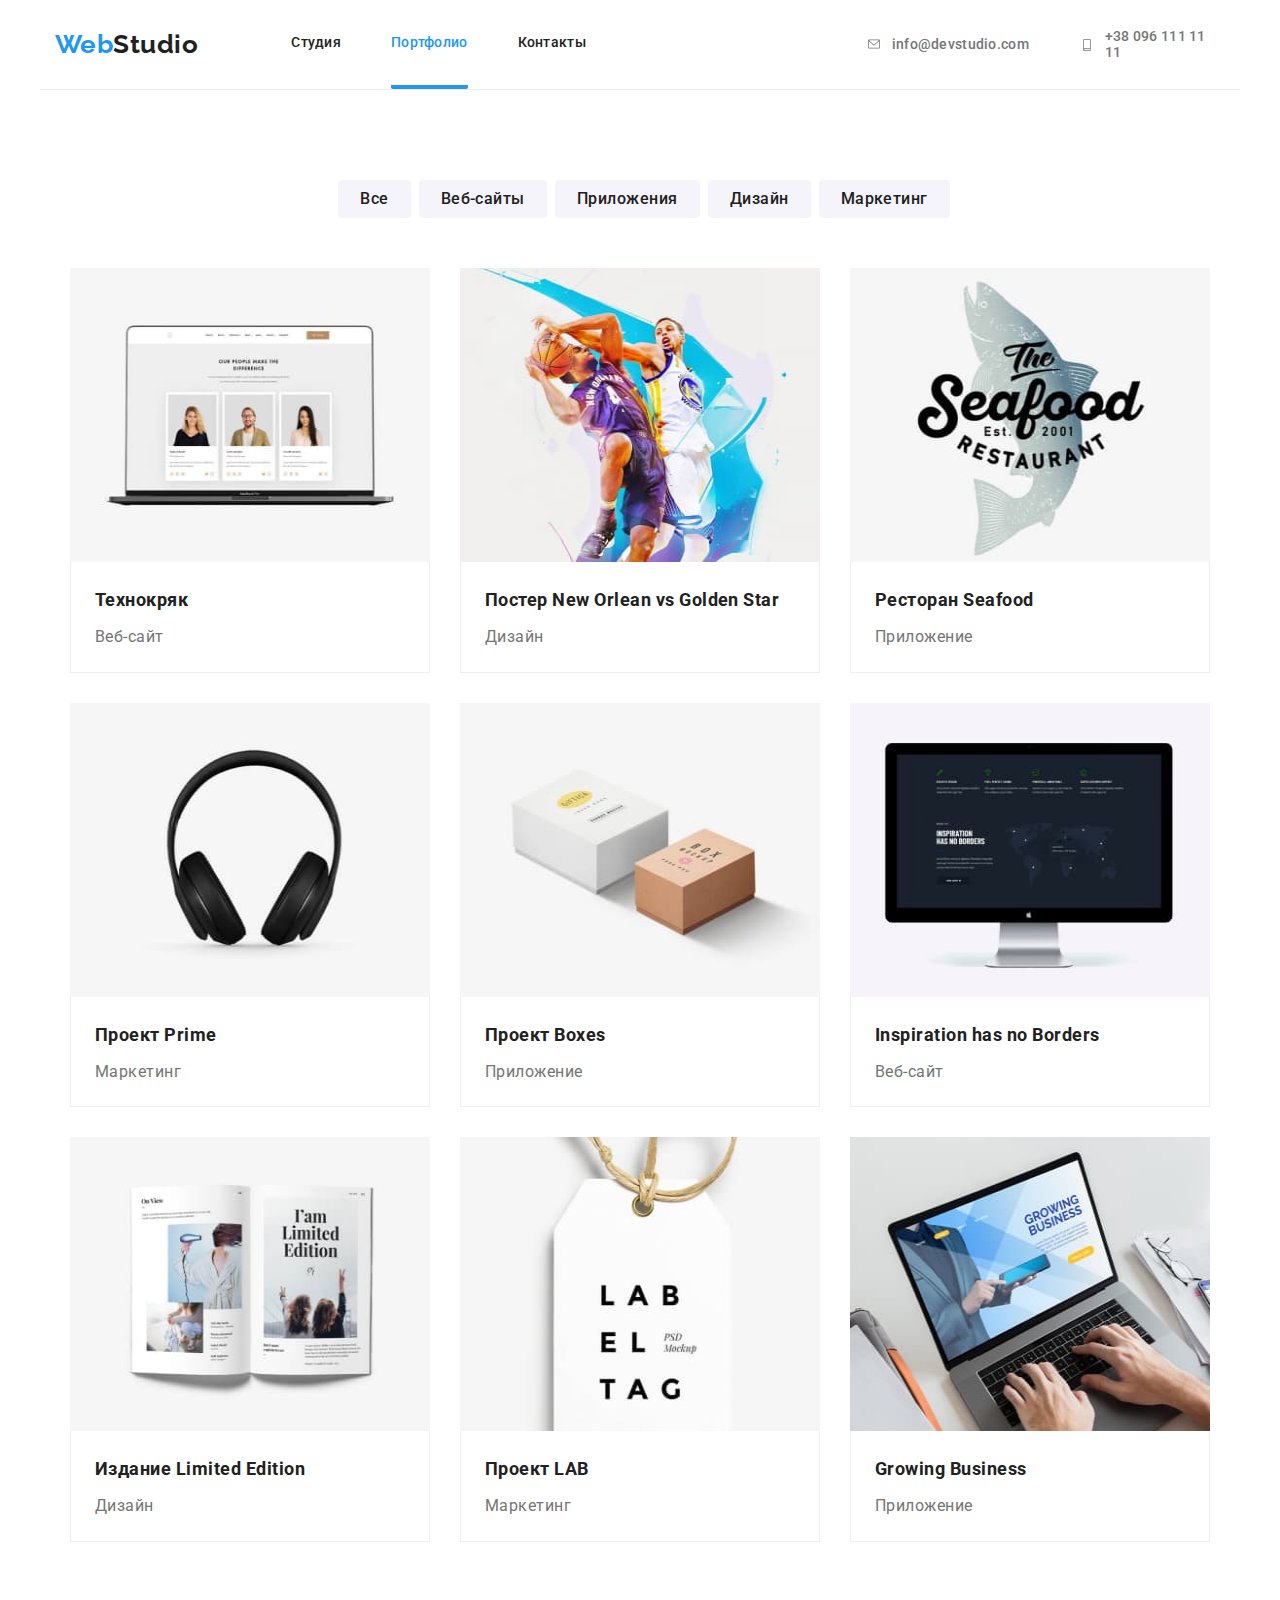
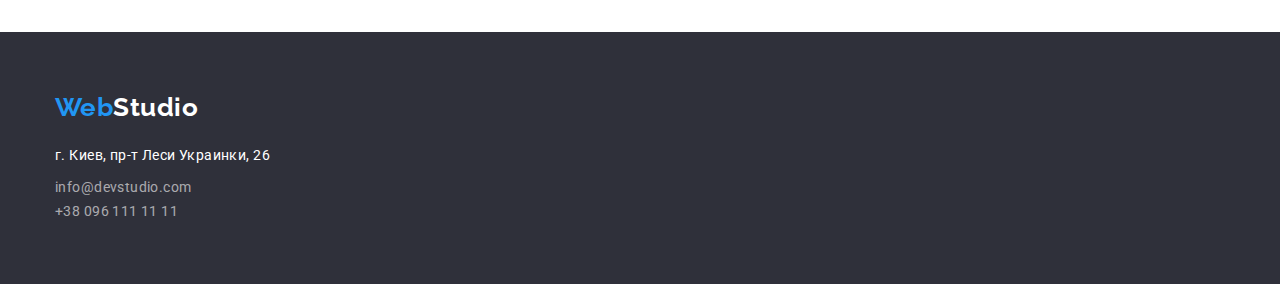
==== portfolio.html @ bdafb4ab "1" ====
<!DOCTYPE html>
<html lang="ru">
<head>
    <meta charset="UTF-8">
    <meta http-equiv="X-UA-Compatible" content="IE=edge">
    <meta name="viewport" content="width=device-width, initial-scale=1.0">
    <title>Document</title>
    <link href="https://fonts.googleapis.com/css2?family=Raleway:wght@700&family=Roboto:wght@400;500;700;900&display=swap"
        rel="stylesheet">
        <link rel="stylesheet" href="https://cdnjs.cloudflare.com/ajax/libs/modern-normalize/1.1.0/modern-normalize.min.css">
    <link rel="stylesheet" href="./css/styles.css">
</head>
<body>
    <!--верхня строка-->
   
     <header class="header">
        <div class=" container head">
        <nav class="main-nav">
            <a href="/" class="logo-h"><span class="web">Web</span>Studio</a>
            <ul class="site-nav">
                <li class="site-nav-item"><a href="./index.html" class="nav-link">Студия</a></li>
                <li class="site-nav-item"><a href="./portfolio.html" class="nav-link active-link">Портфолио</a></li>
                <li class="site-nav-item"><a href="" class="nav-link">Контакты</a></li>
            </ul>
        </nav>
    <ul class="contacts">
        <li class="site-nav-item">
            <a href="mailto:info@devstudio.com" class="contscts-link  nav-icon-link">
                <svg class="nav-icon" width="16" height="12">
                    <use href="./images/icons.svg#icon-mail"></use>
                </svg>
                info@devstudio.com
            </a>
        </li>
        <li>
            <a href="tel:+380961111111" class="contscts-link  nav-icon-link">
                <svg class="nav-icon" width="16" height="12">
                    <use href="./images/icons.svg#icon-phone"></use>
                </svg>
                +38 096 111 11 11
            </a>
        </li>
    </ul>
        </div>
     </header>
    
    <main>
        <!--кнопки(портфоліо)-->
        <section class="section">
        <div class="container">
        <h1 class="visually-hidden">Проекты</h1>
        <ul class="buttons">
            <li class="button-item"> <button type="button" class="button">Все</button> </li>
            <li class="button-item"> <button type="button" class="button">Веб-сайты</button> </li>
            <li class="button-item"> <button type="button" class="button">Приложения</button> </li>
            <li class="button-item"> <button type="button" class="button">Дизайн</button> </li>
            <li class="button-item"> <button type="button" class="button">Маркетинг</button> </li>
        </ul>
        <!--пректи(портфоліо)-->
        <ul class="projects">
            <li class="project">
                <div class="box-flow">
                 <img class ="img" src="images/img01.jpg" alt="фото проекта" width="370" height="294">
                 <p class="overlay"> Ресурс предлагает комплексные предложения с разным уровнем функционала и сервисов. Все это позволит посетителю получить
                 исчерпывающие сведения о компании или частном лице.</p>
                </div>
                <div class="project-box">
                 <h2 class="project-name">Технокряк</h2>
                 <p class="project-type">Веб-сайт</p>
                </div>
            </li>
            <li class="project">
                <div class="box-flow">
                <img class ="img" src="images/img02.jpg" alt="фото проекта" width="370" height="294">
                <p class="overlay"> Ресурс предлагает комплексные предложения с разным уровнем функционала и сервисов. Все это позволит
                    посетителю получить
                    исчерпывающие сведения о компании или частном лице.</p>
                </div>
                <div class="project-box">
                <h2 class="project-name">Постер New Orlean vs Golden Star</h2>
                <p class="project-type">Дизайн</p>
                </div>
            </li>
            <li class="project">
                <div class="box-flow">
                <img class ="img" src="images/img03.jpg" alt="фото проекта" width="370" height="294">
                <p class="overlay"> Ресурс предлагает комплексные предложения с разным уровнем функционала и сервисов. Все это позволит
                    посетителю получить
                    исчерпывающие сведения о компании или частном лице.</p>
                </div>
                <div class="project-box">
                <h2 class="project-name">Ресторан Seafood</h2>
                <p class="project-type">Приложение</p>
                </div>
            </li>
            <li class="project">
                <div class="box-flow">
                <img class ="img" src="images/img04.jpg" alt="фото проекта" width="370" height="294">
                <p class="overlay"> Ресурс предлагает комплексные предложения с разным уровнем функционала и сервисов. Все это позволит
                    посетителю получить
                    исчерпывающие сведения о компании или частном лице.</p>
                </div>
                <div class="project-box">
                <h2 class="project-name">Проект Prime</h2>
                <p class="project-type">Маркетинг</p>
                </div>
            </li>
            <li class="project">
                <div class="box-flow">
                <img class ="img" src="images/img05.jpg" alt="фото проекта" width="370" height="294">
                <p class="overlay"> Ресурс предлагает комплексные предложения с разным уровнем функционала и сервисов. Все это позволит
                    посетителю получить
                    исчерпывающие сведения о компании или частном лице.</p>
                </div>
                <div class="project-box">
                <h2 class="project-name">Проект Boxes</h2>
                <p class="project-type">Приложение</p>
                </div>
            </li>
            <li class="project">
                <div class="box-flow">
                <img class ="img" src="images/img06.jpg" alt="фото проекта" width="370" height="294">
                <p class="overlay"> Ресурс предлагает комплексные предложения с разным уровнем функционала и сервисов. Все это позволит
                    посетителю получить
                    исчерпывающие сведения о компании или частном лице.</p>
                </div>
                <div class="project-box">
                <h2 class="project-name">Inspiration has no Borders</h2>
                <p class="project-type">Веб-сайт</p>
                </div>
            </li>
            <li class="project">
                <div class="box-flow">
                <img class ="img" src="images/img07.jpg" alt="фото проекта" width="370" height="294">
                <p class="overlay"> Ресурс предлагает комплексные предложения с разным уровнем функционала и сервисов. Все это позволит
                    посетителю получить
                    исчерпывающие сведения о компании или частном лице.</p>
                </div>
                <div class="project-box">
                <h2 class="project-name">Издание Limited Edition</h2>
                <p class="project-type">Дизайн</p>
                </div>
            </li>
            <li class="project">
                <div class="box-flow">
                <img class ="img" src="images/img08.jpg" alt="фото проекта" width="370" height="294">
                <p class="overlay"> Ресурс предлагает комплексные предложения с разным уровнем функционала и сервисов. Все это позволит
                    посетителю получить
                    исчерпывающие сведения о компании или частном лице.</p>
                </div>
                <div class="project-box">
                <h2 class="project-name">Проект LAB</h2>
                <p class="project-type">Маркетинг</p>
                </div>
            </li>
            <li class="project">
                <div class="box-flow">
                <img class ="img" src="images/img09.jpg" alt="фото проекта" width="370" height="294">
                <p class="overlay"> Ресурс предлагает комплексные предложения с разным уровнем функционала и сервисов. Все это позволит
                    посетителю получить
                    исчерпывающие сведения о компании или частном лице.</p>
                </div>
                <div class="project-box">
                <h2 class="project-name">Growing Business</h2>
                <p class="project-type">Приложение</p>
                </div>
            </li>
        </ul>
        </div>
        </section>
    </main>

    <!--низ-->

    <footer class="footer">
    <div class="container">
     <div class="footer-add">
        <a href="/" class="logo-f"><span class="web">Web</span>Studio</a>
        <address class="bottom">
            <ul class="bottom-nav">
                <li class="address">г. Киев, пр-т Леси Украинки, 26</li>
                <li><a href="mailto:info@devstudio.com" class="contscts-link-f">info@devstudio.com</a></li>
                <li><a href="tel:+380961111111" class="contscts-link-f">+38 096 111 11 11 </a></li>
            </ul>
        </address>
     </div>
    </div>
    </footer>


    
</body>
</html>
---- css/styles.css ----
:root{
    --main-text-color:#212121;
    --second-text-color: #757575;
    --acsent-color:#2196F3;
    --white-color: #FFFFFF;

}

body{
    background-color: #FFFFFF;
    color: var(--main-text-color);
    font-family: 'Roboto', sans-serif;
    line-height: 1.15;
    letter-spacing: 0.03em;
    font-size: 16px;
}

ul{
    list-style: none;
    margin: 0;
    padding: 0;
}
.container{

    max-width: 1200px;
    padding-right: 15px;
    padding-left: 15px;
    margin-right: auto;
    margin-left: auto;
}

.section {
    padding-bottom: 90px;
    padding-top: 90px;
    margin-left: auto;
    margin-right: auto;
}



/*------------хедер---------------*/
.logo-h{
    color: #212121;
    font-family: 'Raleway', sans-serif;   
}
.head{
    display: flex;
    border-bottom: 1px solid #ECECEC;
}
.header{
    display: flex;
    flex-direction: row;
    align-items: center;
    display: inline;
    margin-left: auto;
    margin-right: auto;
    border-bottom: 1px solid #ECECEC ;   
}

.web{
    color: var(--acsent-color);
}
.main-nav{
    display: flex;
    align-items: center;
}
/*site nav*/
.site-nav{
    margin-left: 93px;
    margin-top: 0;
    margin-bottom: 0;
    display: flex;
    justify-content: center;
}
.contacts{
    padding-left: 280px;
    align-items: center;
    justify-content: center;
}
.site-nav,
.contacts{
font-weight: 500;
font-size: 14px;
line-height: 1.5;
letter-spacing: 0.02em;
display: flex;
flex-direction: row;
}
.site-nav-item{
    margin-right: 50px;
}
.site-nav .site-nav-item:last-child{
    margin-right: 0;
}
.nav-link{
    color: #212121;
    text-decoration: none;
    padding-top: 32px;
    padding-bottom: 32px;
    display: block
}
.nav-link:hover, 
.nav-link:focus,
.nav-link:active{
    color: var(--acsent-color);
    border-bottom: 4px solid #2196F3;
    border-radius: 2px;
    transition-duration:250ms;
    transition-timing-function:cubic-bezier(0.4, 0, 0.2, 1);
}
.active-link ::after{
    content: "";
    animation-fill-mode: forwards;
    color: var(--acsent-color);
    border-bottom: 4px solid #2196F3;
    border-radius: 2px;
    transition-duration: 250ms;
    transition-timing-function: cubic-bezier(0.4, 0, 0.2, 1);
}
.active-link{
    color: var(--acsent-color);
    border-bottom: 4px solid #2196F3;
    border-radius: 2px;
}
.contscts-link{
    color:var(--second-text-color) ;
    text-decoration: none;
    font-style: normal
}
.contscts-link:hover,
.contscts-link:focus,
.contscts-link:active {
    color: var(--acsent-color);
    transition-duration: 250ms;
        transition-timing-function: cubic-bezier(0.4, 0, 0.2, 1);
}
.nav-icon-link{
    display: flex;
    align-items: center;
    font-weight: 500;
    font-size: 14px;
    line-height: 1.14;
    letter-spacing: 0.02em;
    color: #757575;   
}
.nav-icon-link:hover,
.nav-icon-link:active{
    color: #2196F3;
}
.nav-icon{
    margin-right: 10px;
    fill: currentColor;  
}



/*--------------банер----------------*/
.tagline {
    background-image: linear-gradient(rgba(47, 48, 58, 0.4), rgba(47, 48, 58, 0.4)), url(../images/background.jpg);
    background-color: #2F303A;
    text-align: center;
    margin-left: auto;
    margin-right: auto;
    margin-top: 0px;
    padding-top: 200px;
    padding-bottom: 200px;

}
.main-title {
    color: #FFFFFF;
    font-weight: 900;
    font-size: 44px;
    line-height: 1.36;
    letter-spacing: 0.06em;
    text-transform: uppercase;
    margin-top: 0;
    margin-bottom: 30px;
}
.main-button {
    color: #FFFFFF;
    background-color: #2196F3;
    border: none;
    cursor: pointer;
    font-family: 'Roboto';
    font-style: normal;

    line-height: 1.8;
    letter-spacing: 0.06em;
    padding-top: 10px;
    padding-bottom: 10px;
    padding-left: 30px;
    padding-right: 30px;
    font-weight: 700;
    border-radius: 4px;
}
.main-button:hover,
.main-button:focus {
    background-color: #188CE8;
    box-shadow: 0px 4px 4px rgba(0, 0, 0, 0.15);
    transition-duration: 250ms;
        transition-timing-function: cubic-bezier(0.4, 0, 0.2, 1);
}



/*--------------чотири квадратики-----------------*/
.visually-hidden {   
    position: absolute;
    width: 1px;
    height: 1px;
    margin: -1px;
    border: 0;
    padding: 0;
    white-space: nowrap;
    clip-path: inset(100%);
    clip: rect(0 0 0 0);
    overflow: hidden;
}

/*  браузер не бачить ці елементи стилю*/
.articles{
    display: flex;
    justify-content: center;
    margin-right: -30px;
    padding: 0;
}

.article-title{
    font-weight: 700;
    font-size: 14px;
    text-transform: uppercase;
}
.article{
    color: var(--second-text-color);
    font-size: 14px;
    line-height: 1.7;   
}
.article-item{    
    margin-right: 30px;
    flex-basis: calc(100% / 4 - 30px);   
}
.article-box{
    align-items: center;
    display: flex;
    margin-bottom: 30px;
    justify-content: center;
    background-color: #F5F4FA;
    border-radius: 4px;
    width: 270px;
    height: 120px;
}


/*--------------картинки---------------*/
.about.section{
    padding-top: 0;
}
.title {
    font-weight: 700;
    font-size: 36px;
    text-align: center;
    margin-bottom: 50px;
    margin-top: 0;
}
.work-img{
    display: block; 
    max-width:100%;
}
.images{
    display: flex;
    justify-content: center;
}
.image{
    margin-right: 30px;
    flex-basis: calc(100% / 3 -30px );
    position: relative;
}
.image:last-child{
    margin-right: 0;
}
.lable{
    position: absolute;
    top: 224px;
    background-color: rgba(47, 48, 58, 0.8);
    font-weight: 700;
    font-size: 14px;
    line-height: 16px;
    text-align: center;
    letter-spacing: 0.03em;
    text-transform: uppercase;
    color: #FFFFFF;
    padding-top: 27px;
    padding-bottom: 27px;
    padding-left: auto;
    padding-right: auto;
    margin: 0;
    width: 370px;
}




/*---------------люди-------------*/
.people{
    background-color: #F5F4FA;
}
.people-list{
    display: flex;
    justify-content: center;
    margin-right: -30px;  
}
.person{
    font-size: 16px;
    line-height: 1.18;
    text-align: center;
    box-shadow: 0px 1px 3px rgba(0, 0, 0, 0.12), 0px 1px 1px rgba(0, 0, 0, 0.14), 0px 2px 1px rgba(0, 0, 0, 0.2);
    border-radius: 0px 0px 4px 4px;
    margin-right: 30px;
    flex-basis: calc(100% / 4 - 30px);
    background-color: #FFFFFF;
}
.name{
    font-weight: 500;
    font-size: 16px;
    line-height: 1.1;   
    margin: 0 0 10px 0;  
}
.position {
    color: var(--second-text-color);
    padding: 0;
}
.person-box{
    padding-top: 30px;
    padding-bottom: 30px;
}
.people-icons{
    margin-top: 16px;
    display: flex;
    justify-content: center;
}
.people-icons-item{
    width: 44px;
    height: 44px;
    margin-right: 10px;
}
.people-icon-link{
    display: flex;
    align-items: center;
    justify-content: center;
    width: 100%;
    height: 100%;
    border-radius: 50%;
    background-color: #FFFFFF;
    color: #AFB1B8;
   
}
.people-icon-link:hover,
.people-icon-link:focus {
    background-color: #2196F3 ;
    color: #FFFFFF;
    transition-duration: 250ms;
        transition-timing-function: cubic-bezier(0.4, 0, 0.2, 1);
}
.person-icon{
    fill: currentColor;
}



/*-----------клієнти-------------*/
.clients-title{
    padding-top: 94px;
}
.clients-list{
    display: flex;
    margin: 0 auto;
    padding-bottom: 94px;
}
.clients-link{
    display: flex;
    justify-content: center;
    align-items: center;
    width: 170px;
    height: 92px;
    border: 1px solid #AFB1B8;
    border-radius: 4px;
    margin-right: 30px;
    color: var(--svg-main);
}
.clients-link:hover{
    color: #2196F3;
    border-color: #2196F3;
    transition-duration: 250ms;
        transition-timing-function: cubic-bezier(0.4, 0, 0.2, 1);
}
.clients-icon{
    fill: #AFB1B8;   
}
.clients-icon:hover{
    fill: currentColor;
}


/*----------футер-------------*/
.footer{
    background-color: #2F303A;
    display: block;
    padding-top: 60px; 
    padding-bottom: 60px;
    margin-left: auto;
    margin-right: auto;
}
.footer-list{
    display: flex;
    
}
.bottom{
    font-size: 14px;
    line-height: 1.7;
    display: block;
    margin-top: 20px;
}
.bottom-nav{
    display: block;    
    justify-content: center;
    
}
.bottom-nav.li:not(:last-child) {
    margin-bottom: 9px;
}
.logo-f{
    color: #FFFFFF;
    margin-bottom: 20px;
}

.logo-h, .logo-f{
    text-decoration: none;
    font-family: 'Raleway', sans-serif;
    font-weight: 700;
    font-size: 26px;
    line-height: 1.2;
}
.address{
    color: #FFFFFF;
    font-style: normal;
    font-size: 14px;
    line-height: 1.7;
    letter-spacing: 0.03em;
    margin-bottom: 9px;
}
.contscts-link-f{
    color: rgba(255, 255, 255, 0.6);
    text-decoration: none;
    font-style: normal;
    font-weight: 400;
    font-size: 14px;
    line-height: 1.7;
    letter-spacing: 0.03em;
    margin-bottom: 9px;
}

.contscts-link-f:hover,
.contscts-link-f:focus{
    color:var(--acsent-color);
    transition-duration: 250ms;
        transition-timing-function: cubic-bezier(0.4, 0, 0.2, 1);
}
.footer-icons{
    padding-top: 12px;
    margin-left: 70px;
    border: none;
    min-width: 206px;
    display: block
}
.f-title{
    display: inline-block;
    font-weight: 700;
    font-size: 14px;
    line-height: 1.14;
    letter-spacing: 0.03em;
    text-transform: uppercase;
    color: #FFFFFF;
    margin-bottom: 20px;
}
.f-icons-item{
    display: inline-block;
        width: 44px;
        height: 44px;
        margin-right: 10px;
}
.f-icons-link{
    display: flex;
    align-items: center;
    justify-content: center;
    width: 100%;
    height: 100%;
    border-radius: 50%;
    background-color: #44454E;
    color: #FFFFFF;
}
.f-icons-link:hover,
.f-icons-link:focus{
    background-color: #2196F3;
    transition-duration: 250ms;
        transition-timing-function: cubic-bezier(0.4, 0, 0.2, 1);
}
.f-icon{
    fill:  #FFFFFF;
}


/*--------------кнопки(портфоліо)---------------*/
.buttons{
    display: flex;
    flex-direction: row;
    justify-content: center;
    row-gap: 8px;
    margin-bottom: 50px;
}
.button-item {
  margin-left: 8px;
}
.button-item :first-child {
 margin-left: 0;
}
.button{   
    color: var(--main-text-color);
    background-color: #F5F4FA;
    border: none;
    cursor: pointer;
    font-weight: 500;
    font-size: 16px;
    line-height: 1.6;
    text-align: center;
    font-family: 'Roboto';
    letter-spacing: 0.03em; 

    background: #F5F4FA;
    border-radius: 4px;
    padding-left: 22px;
    padding-right: 22px;
    padding-top: 6px;
    padding-bottom: 6px;   
}
.button:hover,
.button:focus,
.button:active{
    background-color:var(--acsent-color);
    color: #FFFFFF;
    box-shadow: 0px 3px 1px rgba(0, 0, 0, 0.1), 0px 1px 2px rgba(0, 0, 0, 0.08), 0px 2px 2px rgba(0, 0, 0, 0.12);
    transition-duration: 250ms;
        transition-timing-function: cubic-bezier(0.4, 0, 0.2, 1);
}


/*--------------------проекти(портфоліо)------------------*/
.projects{
    display: flex;
    flex-wrap: wrap;
    gap: 30px;
    padding: 0;
    list-style: none;
    justify-content: center;    
    margin-left: auto;
    margin-right: auto;   
}
.project{
    box-sizing: border-box;
    background: #FFFFFF;
    flex-basis: calc(100% / 3 - 30px);      
}
.project:hover{
    box-shadow: 0px 1px 1px rgba(0, 0, 0, 0.12), 0px 4px 4px rgba(0, 0, 0, 0.06), 1px 4px 6px rgba(0, 0, 0, 0.16);
    transition-duration: 250ms;
    transition-timing-function: cubic-bezier(0.4, 0, 0.2, 1);
}
.project-box{
    padding: 20px 24px 20px 24px;
    border: 1px solid #EEEEEE;
    border-top: none;
}
.project-type{
    color: #757575;
    font-size: 16px;
    line-height: 1.87;
    letter-spacing: 0.03em;
    margin: 0;    
}
.project-name{
    font-family: 'Roboto';
    font-style: normal;
    font-weight: 700;
    font-size: 18px;
    line-height: 2;
    margin-bottom: 4px;
    margin-top: 0;
}
.img{
    display: block;
    max-width: 100%;
    
}
.box-flow{
    position: relative;
    overflow: hidden;
}
.overlay{
    position: absolute;
    top: 0;
    left: 0;
    width: 100%;
    height: 100%;
    transform: translateY(100%);
    transition: transform cubic-bezier(0.4, 0, 0.2, 1);
    padding-top: 63px ;
    padding-bottom: 63px;
    padding-left: 24px ;
    padding-right: 24px ;
    font-size: 18px;
    line-height: 1.56;
    letter-spacing: 0.03em;
    color: #FFFFFF;
    background-color: rgba(33, 150, 243, 0.9);
}

.project:hover .overlay{
    transform: translateY(0);
}
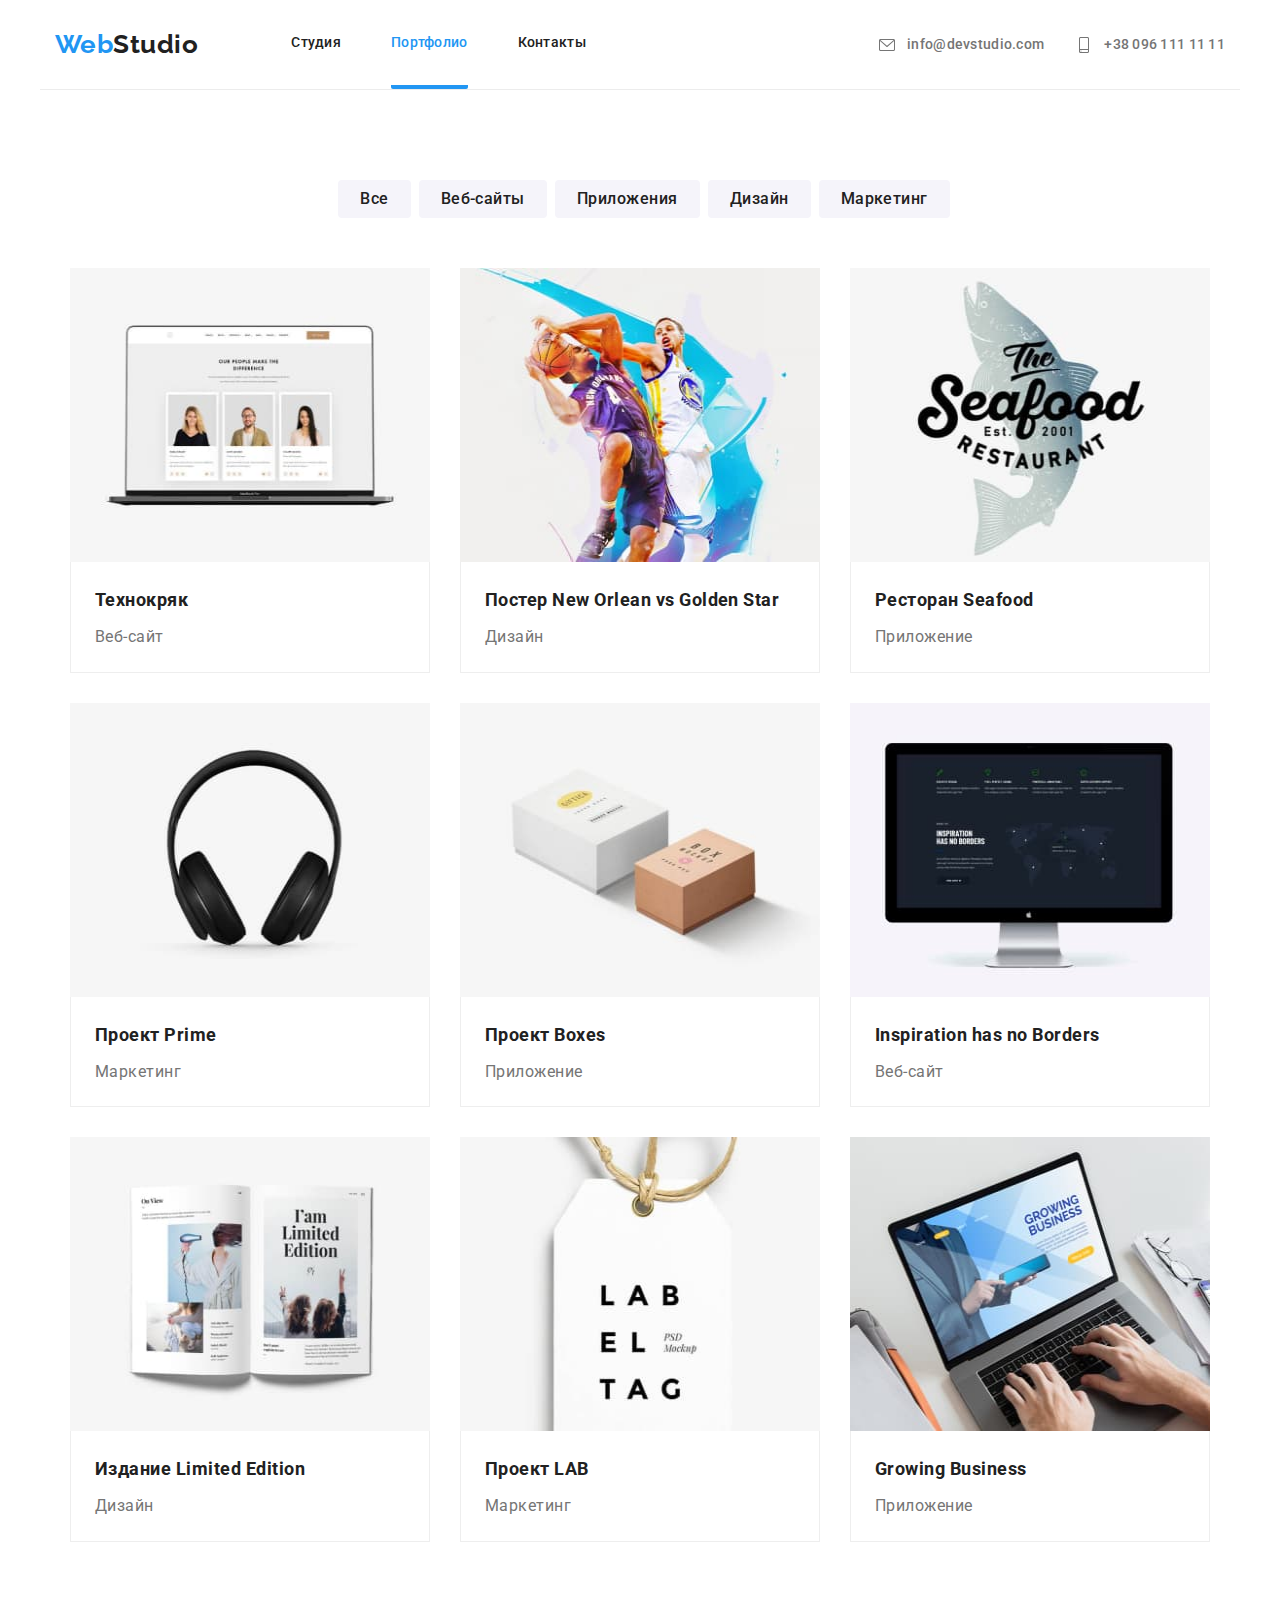
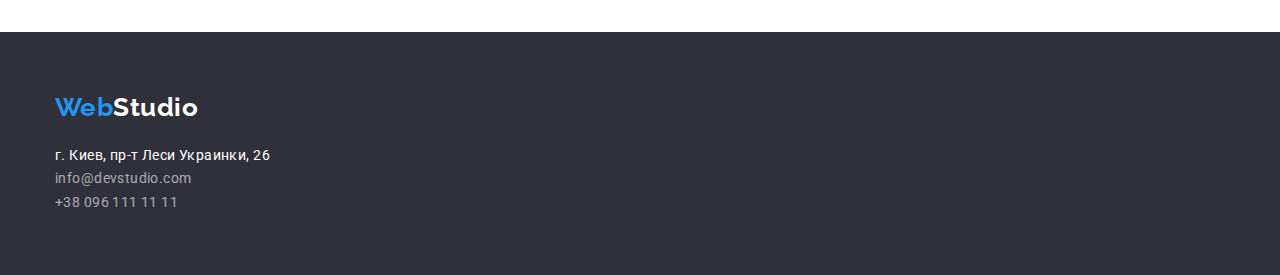
==== commit 28592fb1: "1" ====
--- a/portfolio.html
+++ b/portfolio.html
@@ -26,7 +26,7 @@
     <ul class="contacts">
         <li class="site-nav-item">
             <a href="mailto:info@devstudio.com" class="contscts-link  nav-icon-link">
-                <svg class="nav-icon" width="16" height="12">
+                <svg class="nav-icon" width="20" height="16">
                     <use href="./images/icons.svg#icon-mail"></use>
                 </svg>
                 info@devstudio.com
@@ -34,7 +34,7 @@
         </li>
         <li>
             <a href="tel:+380961111111" class="contscts-link  nav-icon-link">
-                <svg class="nav-icon" width="16" height="12">
+                <svg class="nav-icon" width="20" height="16">
                     <use href="./images/icons.svg#icon-phone"></use>
                 </svg>
                 +38 096 111 11 11
@@ -59,7 +59,8 @@
         <!--пректи(портфоліо)-->
         <ul class="projects">
             <li class="project">
-                <div class="box-flow">
+                <a href="" class="project-link">
+                <div class="box-flow">   
                  <img class ="img" src="images/img01.jpg" alt="фото проекта" width="370" height="294">
                  <p class="overlay"> Ресурс предлагает комплексные предложения с разным уровнем функционала и сервисов. Все это позволит посетителю получить
                  исчерпывающие сведения о компании или частном лице.</p>
@@ -68,8 +69,10 @@
                  <h2 class="project-name">Технокряк</h2>
                  <p class="project-type">Веб-сайт</p>
                 </div>
-            </li>
-            <li class="project">
+                </a>
+            </li>
+            <li class="project">
+                <a href="" class="project-link">
                 <div class="box-flow">
                 <img class ="img" src="images/img02.jpg" alt="фото проекта" width="370" height="294">
                 <p class="overlay"> Ресурс предлагает комплексные предложения с разным уровнем функционала и сервисов. Все это позволит
@@ -80,8 +83,10 @@
                 <h2 class="project-name">Постер New Orlean vs Golden Star</h2>
                 <p class="project-type">Дизайн</p>
                 </div>
-            </li>
-            <li class="project">
+                </a>
+            </li>
+            <li class="project">
+                <a href="" class="project-link">
                 <div class="box-flow">
                 <img class ="img" src="images/img03.jpg" alt="фото проекта" width="370" height="294">
                 <p class="overlay"> Ресурс предлагает комплексные предложения с разным уровнем функционала и сервисов. Все это позволит
@@ -92,8 +97,10 @@
                 <h2 class="project-name">Ресторан Seafood</h2>
                 <p class="project-type">Приложение</p>
                 </div>
-            </li>
-            <li class="project">
+                </a>
+            </li>
+            <li class="project">
+                <a href="" class="project-link">
                 <div class="box-flow">
                 <img class ="img" src="images/img04.jpg" alt="фото проекта" width="370" height="294">
                 <p class="overlay"> Ресурс предлагает комплексные предложения с разным уровнем функционала и сервисов. Все это позволит
@@ -104,8 +111,10 @@
                 <h2 class="project-name">Проект Prime</h2>
                 <p class="project-type">Маркетинг</p>
                 </div>
-            </li>
-            <li class="project">
+                </a>
+            </li>
+            <li class="project">
+                <a href="" class="project-link">
                 <div class="box-flow">
                 <img class ="img" src="images/img05.jpg" alt="фото проекта" width="370" height="294">
                 <p class="overlay"> Ресурс предлагает комплексные предложения с разным уровнем функционала и сервисов. Все это позволит
@@ -116,8 +125,10 @@
                 <h2 class="project-name">Проект Boxes</h2>
                 <p class="project-type">Приложение</p>
                 </div>
-            </li>
-            <li class="project">
+                </a>
+            </li>
+            <li class="project">
+                <a href="" class="project-link">
                 <div class="box-flow">
                 <img class ="img" src="images/img06.jpg" alt="фото проекта" width="370" height="294">
                 <p class="overlay"> Ресурс предлагает комплексные предложения с разным уровнем функционала и сервисов. Все это позволит
@@ -128,8 +139,10 @@
                 <h2 class="project-name">Inspiration has no Borders</h2>
                 <p class="project-type">Веб-сайт</p>
                 </div>
-            </li>
-            <li class="project">
+                </a>
+            </li>
+            <li class="project">
+                <a href="" class="project-link">
                 <div class="box-flow">
                 <img class ="img" src="images/img07.jpg" alt="фото проекта" width="370" height="294">
                 <p class="overlay"> Ресурс предлагает комплексные предложения с разным уровнем функционала и сервисов. Все это позволит
@@ -140,8 +153,10 @@
                 <h2 class="project-name">Издание Limited Edition</h2>
                 <p class="project-type">Дизайн</p>
                 </div>
-            </li>
-            <li class="project">
+                </a>
+            </li>
+            <li class="project">
+                <a href="" class="project-link">
                 <div class="box-flow">
                 <img class ="img" src="images/img08.jpg" alt="фото проекта" width="370" height="294">
                 <p class="overlay"> Ресурс предлагает комплексные предложения с разным уровнем функционала и сервисов. Все это позволит
@@ -152,8 +167,10 @@
                 <h2 class="project-name">Проект LAB</h2>
                 <p class="project-type">Маркетинг</p>
                 </div>
-            </li>
-            <li class="project">
+                </a>
+            </li>
+            <li class="project">
+                <a href="" class="project-link">
                 <div class="box-flow">
                 <img class ="img" src="images/img09.jpg" alt="фото проекта" width="370" height="294">
                 <p class="overlay"> Ресурс предлагает комплексные предложения с разным уровнем функционала и сервисов. Все это позволит
@@ -164,6 +181,7 @@
                 <h2 class="project-name">Growing Business</h2>
                 <p class="project-type">Приложение</p>
                 </div>
+                </a>
             </li>
         </ul>
         </div>
--- a/css/styles.css
+++ b/css/styles.css
@@ -73,7 +73,7 @@
     justify-content: center;
 }
 .contacts{
-    padding-left: 280px;
+    margin-left: auto;
     align-items: center;
     justify-content: center;
 }
@@ -86,12 +86,17 @@
 display: flex;
 flex-direction: row;
 }
-.site-nav-item{
-    margin-right: 50px;
-}
-.site-nav .site-nav-item:last-child{
-    margin-right: 0;
-}
+ .site-nav li:not(:last-child) {
+     margin-right: 50px;
+ }
+
+ .contacts li:not(:last-child) {
+     margin-right: 30px;
+ }
+
+ .site-nav .site-nav-item:last-child {
+     margin-right: 0;
+ }
 .nav-link{
     color: #212121;
     text-decoration: none;
@@ -164,6 +169,10 @@
     margin-top: 0px;
     padding-top: 200px;
     padding-bottom: 200px;
+    max-width: 1600px;
+    background-repeat: no-repeat;
+    background-size: cover;
+    background-position: 50% 50%;
 
 }
 .main-title {
@@ -175,6 +184,7 @@
     text-transform: uppercase;
     margin-top: 0;
     margin-bottom: 30px;
+    text-align: center;
 }
 .main-button {
     color: #FFFFFF;
@@ -198,7 +208,52 @@
     background-color: #188CE8;
     box-shadow: 0px 4px 4px rgba(0, 0, 0, 0.15);
     transition-duration: 250ms;
-        transition-timing-function: cubic-bezier(0.4, 0, 0.2, 1);
+    transition-timing-function: cubic-bezier(0.4, 0, 0.2, 1);
+}
+
+
+
+/*-----модальне вікно-------*/
+.backdrop{
+    position: fixed;
+    top: 0;
+    left: 0;
+    width: 100%;
+    height: 100%;
+    background-color:rgba(0, 0, 0, 0.2);
+}
+.backdrop.is-hidden{
+    opacity: 0;
+    pointer-events: none;
+    visibility: hidden;
+}
+.modal{
+    position: absolute;
+    top: 50%;
+    left: 50%;
+    transform: translate(-50%, -50%);
+    width: 528px;
+    height: 581px;
+    background-color: #FFFFFF;
+    display: flex;
+    flex-direction: row-reverse;
+    box-shadow: 0px 1px 3px rgba(0, 0, 0, 0.12), 0px 1px 1px rgba(0, 0, 0, 0.14), 0px 2px 1px rgba(0, 0, 0, 0.2);
+    border-radius: 4px;
+
+}
+.modal-button{
+    display: flex;
+    justify-content: center;
+    align-items: center;
+    cursor: pointer;
+    border-radius: 50%;
+    width: 30px;
+    height: 30px;
+    padding: 0;
+    margin-top: 8px;
+    margin-right: 8px;
+    background-color: #FFFFFF;
+    border: 1px solid rgba(0, 0, 0, 0.1);
 }
 
 
@@ -274,11 +329,13 @@
     margin-right: 30px;
     flex-basis: calc(100% / 3 -30px );
     position: relative;
+    display: block;
+    max-width: 100%;
 }
 .image:last-child{
     margin-right: 0;
 }
-.lable{
+.work-img-text{
     position: absolute;
     top: 224px;
     background-color: rgba(47, 48, 58, 0.8);
@@ -328,6 +385,7 @@
 .position {
     color: var(--second-text-color);
     padding: 0;
+    margin: 0;
 }
 .person-box{
     padding-top: 30px;
@@ -343,12 +401,23 @@
     height: 44px;
     margin-right: 10px;
 }
+.people-icons li :not(:last-child) {
+    margin: 0;
+}
+
+.people-icons-item {
+    margin-right: 10px;
+}
+
+.people-icons-item :not(:last-child) {
+    margin: 0;
+}
 .people-icon-link{
     display: flex;
     align-items: center;
     justify-content: center;
-    width: 100%;
-    height: 100%;
+    width: 44px;
+    height: 44px;
     border-radius: 50%;
     background-color: #FFFFFF;
     color: #AFB1B8;
@@ -369,29 +438,36 @@
 
 /*-----------клієнти-------------*/
 .clients-title{
-    padding-top: 94px;
+   
 }
 .clients-list{
     display: flex;
     margin: 0 auto;
-    padding-bottom: 94px;
+    margin-right: -30px;
+}
+.clients-item{
+    width: calc(100% / 6);
+    margin-right: 30px;
 }
 .clients-link{
     display: flex;
     justify-content: center;
     align-items: center;
-    width: 170px;
     height: 92px;
     border: 1px solid #AFB1B8;
     border-radius: 4px;
-    margin-right: 30px;
     color: var(--svg-main);
 }
-.clients-link:hover{
+.clients-link:hover,
+.clients-link:focus{
     color: #2196F3;
     border-color: #2196F3;
     transition-duration: 250ms;
         transition-timing-function: cubic-bezier(0.4, 0, 0.2, 1);
+}
+.clients-link:hover .clients-icon,
+.clients-link:focus .clients-icon {
+    fill: #2196F3;
 }
 .clients-icon{
     fill: #AFB1B8;   
@@ -418,7 +494,6 @@
     font-size: 14px;
     line-height: 1.7;
     display: block;
-    margin-top: 20px;
 }
 .bottom-nav{
     display: block;    
@@ -431,6 +506,7 @@
 .logo-f{
     color: #FFFFFF;
     margin-bottom: 20px;
+    display: inline-block;
 }
 
 .logo-h, .logo-f{
@@ -446,7 +522,7 @@
     font-size: 14px;
     line-height: 1.7;
     letter-spacing: 0.03em;
-    margin-bottom: 9px;
+    
 }
 .contscts-link-f{
     color: rgba(255, 255, 255, 0.6);
@@ -569,7 +645,19 @@
     background: #FFFFFF;
     flex-basis: calc(100% / 3 - 30px);      
 }
-.project:hover{
+/*.project:hover{
+    box-shadow: 0px 1px 1px rgba(0, 0, 0, 0.12), 0px 4px 4px rgba(0, 0, 0, 0.06), 1px 4px 6px rgba(0, 0, 0, 0.16);
+    transition-duration: 250ms;
+    transition-timing-function: cubic-bezier(0.4, 0, 0.2, 1);
+}*/
+.project-link {
+    text-decoration: none;
+    color: #212121;
+    display: block;
+}
+
+.project-link:hover,
+.project-link:focus {
     box-shadow: 0px 1px 1px rgba(0, 0, 0, 0.12), 0px 4px 4px rgba(0, 0, 0, 0.06), 1px 4px 6px rgba(0, 0, 0, 0.16);
     transition-duration: 250ms;
     transition-timing-function: cubic-bezier(0.4, 0, 0.2, 1);
@@ -625,4 +713,5 @@
 
 .project:hover .overlay{
     transform: translateY(0);
+    
 }